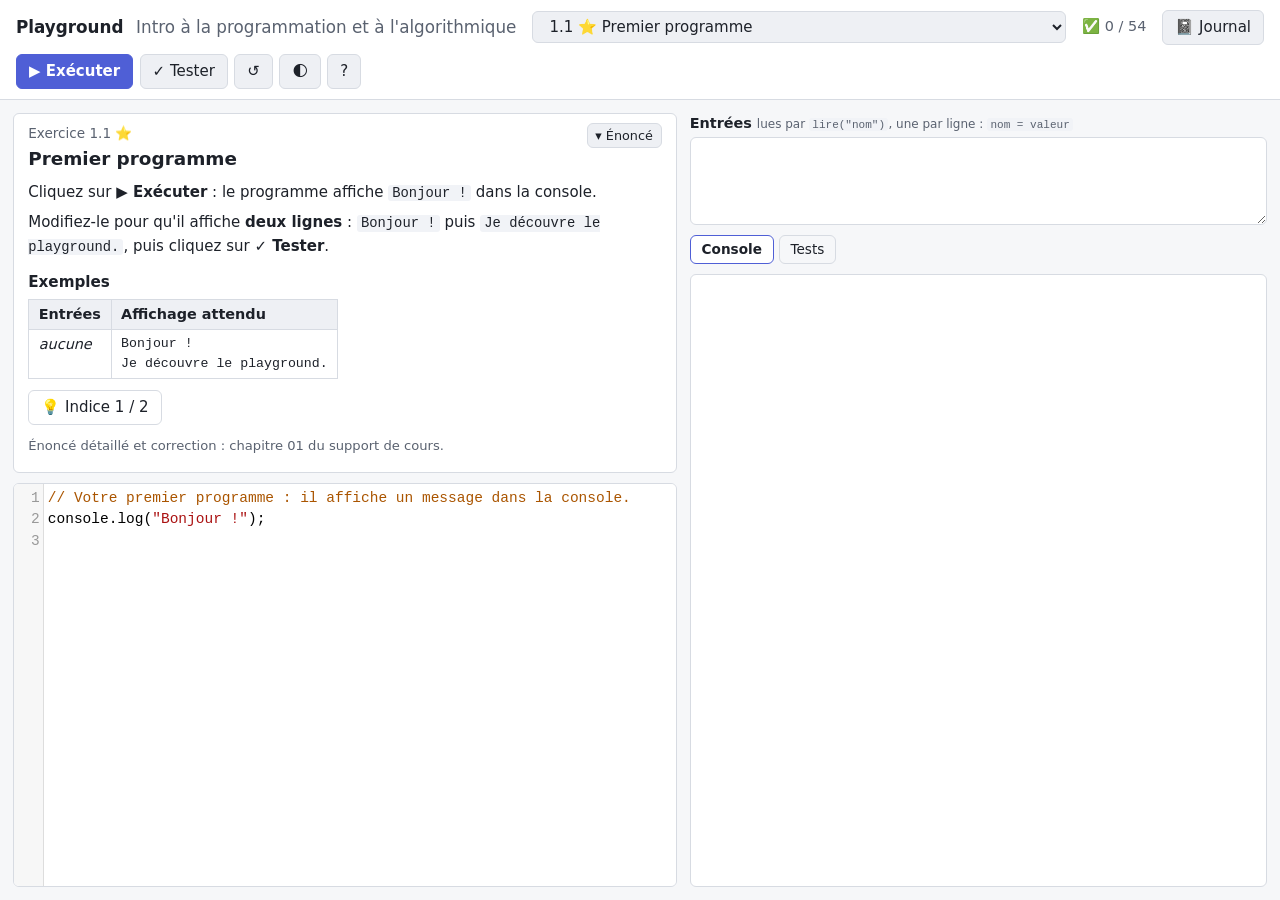
==== playground/index.html @ 8081bdac "init" ====
<!doctype html>
<html lang="fr">
<head>
  <meta charset="utf-8">
  <meta name="viewport" content="width=device-width, initial-scale=1">
  <title>Playground — Introduction à la programmation et à l'algorithmique</title>
  <script>
    // Le thème choisi est appliqué avant l'affichage, pour éviter un éclair clair.
    try {
      const theme = localStorage.getItem('playground-intro-algo:theme');
      if (theme === 'clair') document.documentElement.dataset.theme = 'light';
      if (theme === 'sombre') document.documentElement.dataset.theme = 'dark';
    } catch (e) {
      // Mémoire indisponible : thème automatique.
    }
  </script>
  <link rel="stylesheet" href="codemirror/lib/codemirror.css">
  <link rel="stylesheet" href="codemirror/theme/material-darker.css">
  <link rel="stylesheet" href="playground.css">
  <link rel="stylesheet" href="schema.css">
</head>
<body>
  <header class="barre">
    <h1>Playground <span>Intro à la programmation et à l'algorithmique</span></h1>
    <label class="choix">
      <span class="sr">Exercice</span>
      <select id="choix-exercice"></select>
    </label>
    <span id="progression" class="progression"></span>
    <button id="btn-journal" title="Mon journal : à télécharger chaque soir et à déposer sur Moodle">📓 Journal</button>
    <div class="actions">
      <button id="btn-executer" class="primaire" title="Exécuter le code (Ctrl+Entrée)">▶ Exécuter</button>
      <button id="btn-tester" title="Lancer les tests de l'exercice">✓ Tester</button>
      <button id="btn-reinitialiser" title="Revenir au code de départ">↺</button>
      <button id="btn-theme" title="Thème">🌓</button>
      <button id="btn-aide" title="Aide">?</button>
    </div>
  </header>

  <main class="espace">
    <section class="gauche">
      <article class="enonce">
        <button id="btn-enonce" class="replier" aria-expanded="true" title="Afficher ou masquer l'énoncé">Énoncé</button>
        <div id="enonce-contenu"></div>
      </article>
      <div class="onglets-code">
        <button data-doc="js" class="actif">JavaScript</button>
        <button data-doc="html">HTML</button>
      </div>
      <div class="editeur"><textarea id="code"></textarea></div>
    </section>

    <section class="droite">
      <div class="entrees">
        <label for="entrees">Entrées <small>lues par <code>lire("nom")</code>, une par ligne : <code>nom = valeur</code></small></label>
        <textarea id="entrees" spellcheck="false"></textarea>
      </div>
      <nav class="onglets" role="tablist">
        <button data-panneau="console" class="actif" role="tab">Console</button>
        <button data-panneau="page" class="onglet-page" role="tab">Page</button>
        <button data-panneau="tests" role="tab">Tests</button>
      </nav>
      <div id="panneau-console" class="panneau console actif" aria-live="polite"></div>
      <div id="panneau-page" class="panneau page"><iframe id="page-iframe" title="Page de l'exercice" sandbox="allow-scripts allow-modals"></iframe></div>
      <div id="panneau-tests" class="panneau tests" aria-live="polite"></div>
      <div id="panneau-reponse" class="panneau-reponse">
        <div id="note-reponse" class="note-reponse" aria-live="polite"></div>
        <div id="schema-conteneur" class="schema-conteneur"></div>
      </div>
    </section>
  </main>

  <dialog id="aide">
    <h2>Aide</h2>
    <h3>Le principe</h3>
    <ol>
      <li>Choisissez un exercice dans la liste, en haut.</li>
      <li>Lisez l'énoncé, écrivez votre code.</li>
      <li><strong>▶ Exécuter</strong> (Ctrl+Entrée) lance votre code : ce qu'il affiche apparaît dans la console.</li>
      <li><strong>✓ Tester</strong> lance les tests de l'exercice : chaque ❌ explique ce qui ne va pas.</li>
      <li>Coincé ? Les indices 💡 sous l'énoncé, puis un coup de pouce sur le Discord ou auprès de Nami. La correction, dans le support de cours, en dernier recours.</li>
    </ol>
    <h3>Lire et écrire</h3>
    <ul>
      <li><code>console.log(valeur)</code> affiche une valeur dans la console : c'est l'<strong>ÉCRIRE</strong> du pseudo-code.</li>
      <li><code>lire("nom")</code> lit la valeur appelée <code>nom</code> dans le panneau <strong>Entrées</strong> : c'est le <strong>LIRE</strong> du pseudo-code. Cette fonction n'existe que dans le playground.</li>
      <li>Dans le panneau <strong>Entrées</strong>, une ligne par entrée : <code>age = 17</code>. Les nombres à virgule s'écrivent avec un point : <code>12.5</code>. Un texte qui ressemble à un nombre s'écrit entre guillemets : <code>code = "75001"</code>.</li>
      <li>Plusieurs valeurs séparées par des virgules, <code>notes = 12, 15, 9</code>, se lisent l'une après l'autre : le premier <code>lire("notes")</code> donne 12, le suivant 15, puis 9.</li>
    </ul>
    <h3>Bon à savoir</h3>
    <ul>
      <li>Votre code est <strong>sauvegardé automatiquement</strong> dans ce navigateur, exercice par exercice. Changer de navigateur ou vider ses données efface la sauvegarde.</li>
      <li><strong>↺</strong> remet le code de départ de l'exercice.</li>
      <li>Le code tourne en <strong>mode strict</strong> : toute variable doit être déclarée avec <code>let</code> ou <code>const</code>.</li>
      <li>Un programme qui ne s'arrête pas (boucle infinie) est interrompu au bout de 3 secondes. En mode page, si l'onglet se fige, fermez-le et rouvrez le playground : votre code est sauvegardé.</li>
      <li>Ctrl+/ commente ou décommente les lignes sélectionnées.</li>
      <li>🌓 change le thème : automatique (celui de votre système), sombre ou clair.</li>
      <li><strong>📓 Journal</strong> : chaque soir, téléchargez votre journal et déposez-le sur Moodle. Vous y cochez aussi votre auto-évaluation « Je sais… ».</li>
    </ul>
    <p><button id="btn-fermer-aide" class="primaire">Fermer</button></p>
  </dialog>

  <dialog id="journal" class="journal">
    <h2>📓 Mon journal</h2>
    <p>Chaque soir, téléchargez votre journal et déposez-le sur Moodle. Il contient tout votre travail depuis le début : vos essais, vos résultats aux tests, vos indices, vos réponses, votre auto-évaluation, avec leurs dates. Une signature permet de vérifier qu'il n'a pas été modifié après coup.</p>
    <p><label for="journal-nom"><strong>Votre prénom et votre nom</strong></label><br>
      <input id="journal-nom" autocomplete="name" placeholder="Prénom Nom"></p>
    <h3>Où vous en êtes</h3>
    <table class="journal-bilan">
      <thead><tr><th>Chapitre</th><th>Terminés</th><th>Commencés</th></tr></thead>
      <tbody id="journal-bilan"></tbody>
    </table>
    <h3>Auto-évaluation : « Je sais… »</h3>
    <p class="petit">Les listes qui terminent chaque chapitre. Cochez ce que vous savez faire, honnêtement : c'est pour vous, et pour savoir quoi revoir.</p>
    <div id="journal-auto" class="journal-auto"></div>
    <p class="journal-actions">
      <button id="btn-telecharger" class="primaire">⬇ Télécharger mon journal</button>
      <button id="btn-fermer-journal">Fermer</button>
    </p>
    <p id="journal-message" class="journal-message" aria-live="polite"></p>
  </dialog>

  <script src="codemirror/lib/codemirror.js"></script>
  <script src="codemirror/mode/javascript/javascript.js"></script>
  <script src="codemirror/mode/xml/xml.js"></script>
  <script src="codemirror/mode/css/css.js"></script>
  <script src="codemirror/mode/htmlmixed/htmlmixed.js"></script>
  <script src="codemirror/addon/edit/matchbrackets.js"></script>
  <script src="codemirror/addon/edit/closebrackets.js"></script>
  <script src="codemirror/addon/edit/closetag.js"></script>
  <script src="codemirror/addon/selection/active-line.js"></script>
  <script src="codemirror/addon/comment/comment.js"></script>
  <script src="moteur.js"></script>
  <script src="schema.js"></script>
  <script src="signature.js"></script>
  <!-- Un fichier par chapitre. Pour en ajouter un : une ligne ici. -->
  <script src="../exercices/01-mise-en-route.js"></script>
  <script src="../exercices/02-qu-est-ce-qu-un-algorithme.js"></script>
  <script src="../exercices/03-la-sequence.js"></script>
  <script src="../exercices/04-les-conditions.js"></script>
  <script src="../exercices/05-les-boucles.js"></script>
  <script src="../exercices/06-les-fonctions.js"></script>
  <script src="../exercices/07-algorithmes-sur-les-tableaux.js"></script>
  <script src="../exercices/08-trier-et-chercher.js"></script>
  <script src="../exercices/09-recursivite-et-complexite.js"></script>
  <script src="../exercices/10-mini-projet.js"></script>
  <script src="playground.js"></script>
</body>
</html>
---- playground/codemirror/lib/codemirror.css ----
/* BASICS */

.CodeMirror {
  /* Set height, width, borders, and global font properties here */
  font-family: monospace;
  height: 300px;
  color: black;
  direction: ltr;
}

/* PADDING */

.CodeMirror-lines {
  padding: 4px 0; /* Vertical padding around content */
}
.CodeMirror pre.CodeMirror-line,
.CodeMirror pre.CodeMirror-line-like {
  padding: 0 4px; /* Horizontal padding of content */
}

.CodeMirror-scrollbar-filler, .CodeMirror-gutter-filler {
  background-color: white; /* The little square between H and V scrollbars */
}

/* GUTTER */

.CodeMirror-gutters {
  border-right: 1px solid #ddd;
  background-color: #f7f7f7;
  white-space: nowrap;
}
.CodeMirror-linenumbers {}
.CodeMirror-linenumber {
  padding: 0 3px 0 5px;
  min-width: 20px;
  text-align: right;
  color: #999;
  white-space: nowrap;
}

.CodeMirror-guttermarker { color: black; }
.CodeMirror-guttermarker-subtle { color: #999; }

/* CURSOR */

.CodeMirror-cursor {
  border-left: 1px solid black;
  border-right: none;
  width: 0;
}
/* Shown when moving in bi-directional text */
.CodeMirror div.CodeMirror-secondarycursor {
  border-left: 1px solid silver;
}
.cm-fat-cursor .CodeMirror-cursor {
  width: auto;
  border: 0 !important;
  background: #7e7;
}
.cm-fat-cursor div.CodeMirror-cursors {
  z-index: 1;
}
.cm-fat-cursor .CodeMirror-line::selection,
.cm-fat-cursor .CodeMirror-line > span::selection, 
.cm-fat-cursor .CodeMirror-line > span > span::selection { background: transparent; }
.cm-fat-cursor .CodeMirror-line::-moz-selection,
.cm-fat-cursor .CodeMirror-line > span::-moz-selection,
.cm-fat-cursor .CodeMirror-line > span > span::-moz-selection { background: transparent; }
.cm-fat-cursor { caret-color: transparent; }
@-moz-keyframes blink {
  0% {}
  50% { background-color: transparent; }
  100% {}
}
@-webkit-keyframes blink {
  0% {}
  50% { background-color: transparent; }
  100% {}
}
@keyframes blink {
  0% {}
  50% { background-color: transparent; }
  100% {}
}

/* Can style cursor different in overwrite (non-insert) mode */
.CodeMirror-overwrite .CodeMirror-cursor {}

.cm-tab { display: inline-block; text-decoration: inherit; }

.CodeMirror-rulers {
  position: absolute;
  left: 0; right: 0; top: -50px; bottom: 0;
  overflow: hidden;
}
.CodeMirror-ruler {
  border-left: 1px solid #ccc;
  top: 0; bottom: 0;
  position: absolute;
}

/* DEFAULT THEME */

.cm-s-default .cm-header {color: blue;}
.cm-s-default .cm-quote {color: #090;}
.cm-negative {color: #d44;}
.cm-positive {color: #292;}
.cm-header, .cm-strong {font-weight: bold;}
.cm-em {font-style: italic;}
.cm-link {text-decoration: underline;}
.cm-strikethrough {text-decoration: line-through;}

.cm-s-default .cm-keyword {color: #708;}
.cm-s-default .cm-atom {color: #219;}
.cm-s-default .cm-number {color: #164;}
.cm-s-default .cm-def {color: #00f;}
.cm-s-default .cm-variable,
.cm-s-default .cm-punctuation,
.cm-s-default .cm-property,
.cm-s-default .cm-operator {}
.cm-s-default .cm-variable-2 {color: #05a;}
.cm-s-default .cm-variable-3, .cm-s-default .cm-type {color: #085;}
.cm-s-default .cm-comment {color: #a50;}
.cm-s-default .cm-string {color: #a11;}
.cm-s-default .cm-string-2 {color: #f50;}
.cm-s-default .cm-meta {color: #555;}
.cm-s-default .cm-qualifier {color: #555;}
.cm-s-default .cm-builtin {color: #30a;}
.cm-s-default .cm-bracket {color: #997;}
.cm-s-default .cm-tag {color: #170;}
.cm-s-default .cm-attribute {color: #00c;}
.cm-s-default .cm-hr {color: #999;}
.cm-s-default .cm-link {color: #00c;}

.cm-s-default .cm-error {color: #f00;}
.cm-invalidchar {color: #f00;}

.CodeMirror-composing { border-bottom: 2px solid; }

/* Default styles for common addons */

div.CodeMirror span.CodeMirror-matchingbracket {color: #0b0;}
div.CodeMirror span.CodeMirror-nonmatchingbracket {color: #a22;}
.CodeMirror-matchingtag { background: rgba(255, 150, 0, .3); }
.CodeMirror-activeline-background {background: #e8f2ff;}

/* STOP */

/* The rest of this file contains styles related to the mechanics of
   the editor. You probably shouldn't touch them. */

.CodeMirror {
  position: relative;
  overflow: hidden;
  background: white;
}

.CodeMirror-scroll {
  overflow: scroll !important; /* Things will break if this is overridden */
  /* 50px is the magic margin used to hide the element's real scrollbars */
  /* See overflow: hidden in .CodeMirror */
  margin-bottom: -50px; margin-right: -50px;
  padding-bottom: 50px;
  height: 100%;
  outline: none; /* Prevent dragging from highlighting the element */
  position: relative;
  z-index: 0;
}
.CodeMirror-sizer {
  position: relative;
  border-right: 50px solid transparent;
}

/* The fake, visible scrollbars. Used to force redraw during scrolling
   before actual scrolling happens, thus preventing shaking and
   flickering artifacts. */
.CodeMirror-vscrollbar, .CodeMirror-hscrollbar, .CodeMirror-scrollbar-filler, .CodeMirror-gutter-filler {
  position: absolute;
  z-index: 6;
  display: none;
  outline: none;
}
.CodeMirror-vscrollbar {
  right: 0; top: 0;
  overflow-x: hidden;
  overflow-y: scroll;
}
.CodeMirror-hscrollbar {
  bottom: 0; left: 0;
  overflow-y: hidden;
  overflow-x: scroll;
}
.CodeMirror-scrollbar-filler {
  right: 0; bottom: 0;
}
.CodeMirror-gutter-filler {
  left: 0; bottom: 0;
}

.CodeMirror-gutters {
  position: absolute; left: 0; top: 0;
  min-height: 100%;
  z-index: 3;
}
.CodeMirror-gutter {
  white-space: normal;
  height: 100%;
  display: inline-block;
  vertical-align: top;
  margin-bottom: -50px;
}
.CodeMirror-gutter-wrapper {
  position: absolute;
  z-index: 4;
  background: none !important;
  border: none !important;
}
.CodeMirror-gutter-background {
  position: absolute;
  top: 0; bottom: 0;
  z-index: 4;
}
.CodeMirror-gutter-elt {
  position: absolute;
  cursor: default;
  z-index: 4;
}
.CodeMirror-gutter-wrapper ::selection { background-color: transparent }
.CodeMirror-gutter-wrapper ::-moz-selection { background-color: transparent }

.CodeMirror-lines {
  cursor: text;
  min-height: 1px; /* prevents collapsing before first draw */
}
.CodeMirror pre.CodeMirror-line,
.CodeMirror pre.CodeMirror-line-like {
  /* Reset some styles that the rest of the page might have set */
  -moz-border-radius: 0; -webkit-border-radius: 0; border-radius: 0;
  border-width: 0;
  background: transparent;
  font-family: inherit;
  font-size: inherit;
  margin: 0;
  white-space: pre;
  word-wrap: normal;
  line-height: inherit;
  color: inherit;
  z-index: 2;
  position: relative;
  overflow: visible;
  -webkit-tap-highlight-color: transparent;
  -webkit-font-variant-ligatures: contextual;
  font-variant-ligatures: contextual;
}
.CodeMirror-wrap pre.CodeMirror-line,
.CodeMirror-wrap pre.CodeMirror-line-like {
  word-wrap: break-word;
  white-space: pre-wrap;
  word-break: normal;
}

.CodeMirror-linebackground {
  position: absolute;
  left: 0; right: 0; top: 0; bottom: 0;
  z-index: 0;
}

.CodeMirror-linewidget {
  position: relative;
  z-index: 2;
  padding: 0.1px; /* Force widget margins to stay inside of the container */
}

.CodeMirror-widget {}

.CodeMirror-rtl pre { direction: rtl; }

.CodeMirror-code {
  outline: none;
}

/* Force content-box sizing for the elements where we expect it */
.CodeMirror-scroll,
.CodeMirror-sizer,
.CodeMirror-gutter,
.CodeMirror-gutters,
.CodeMirror-linenumber {
  -moz-box-sizing: content-box;
  box-sizing: content-box;
}

.CodeMirror-measure {
  position: absolute;
  width: 100%;
  height: 0;
  overflow: hidden;
  visibility: hidden;
}

.CodeMirror-cursor {
  position: absolute;
  pointer-events: none;
}
.CodeMirror-measure pre { position: static; }

div.CodeMirror-cursors {
  visibility: hidden;
  position: relative;
  z-index: 3;
}
div.CodeMirror-dragcursors {
  visibility: visible;
}

.CodeMirror-focused div.CodeMirror-cursors {
  visibility: visible;
}

.CodeMirror-selected { background: #d9d9d9; }
.CodeMirror-focused .CodeMirror-selected { background: #d7d4f0; }
.CodeMirror-crosshair { cursor: crosshair; }
.CodeMirror-line::selection, .CodeMirror-line > span::selection, .CodeMirror-line > span > span::selection { background: #d7d4f0; }
.CodeMirror-line::-moz-selection, .CodeMirror-line > span::-moz-selection, .CodeMirror-line > span > span::-moz-selection { background: #d7d4f0; }

.cm-searching {
  background-color: #ffa;
  background-color: rgba(255, 255, 0, .4);
}

/* Used to force a border model for a node */
.cm-force-border { padding-right: .1px; }

@media print {
  /* Hide the cursor when printing */
  .CodeMirror div.CodeMirror-cursors {
    visibility: hidden;
  }
}

/* See issue #2901 */
.cm-tab-wrap-hack:after { content: ''; }

/* Help users use markselection to safely style text background */
span.CodeMirror-selectedtext { background: none; }
---- playground/codemirror/theme/material-darker.css ----
/*
  Name:       material
  Author:     Mattia Astorino (http://github.com/equinusocio)
  Website:    https://material-theme.site/
*/

.cm-s-material-darker.CodeMirror {
  background-color: #212121;
  color: #EEFFFF;
}

.cm-s-material-darker .CodeMirror-gutters {
  background: #212121;
  color: #545454;
  border: none;
}

.cm-s-material-darker .CodeMirror-guttermarker,
.cm-s-material-darker .CodeMirror-guttermarker-subtle,
.cm-s-material-darker .CodeMirror-linenumber {
  color: #545454;
}

.cm-s-material-darker .CodeMirror-cursor {
  border-left: 1px solid #FFCC00;
}

.cm-s-material-darker div.CodeMirror-selected {
  background: rgba(97, 97, 97, 0.2);
}

.cm-s-material-darker.CodeMirror-focused div.CodeMirror-selected {
  background: rgba(97, 97, 97, 0.2);
}

.cm-s-material-darker .CodeMirror-line::selection,
.cm-s-material-darker .CodeMirror-line>span::selection,
.cm-s-material-darker .CodeMirror-line>span>span::selection {
  background: rgba(128, 203, 196, 0.2);
}

.cm-s-material-darker .CodeMirror-line::-moz-selection,
.cm-s-material-darker .CodeMirror-line>span::-moz-selection,
.cm-s-material-darker .CodeMirror-line>span>span::-moz-selection {
  background: rgba(128, 203, 196, 0.2);
}

.cm-s-material-darker .CodeMirror-activeline-background {
  background: rgba(0, 0, 0, 0.5);
}

.cm-s-material-darker .cm-keyword {
  color: #C792EA;
}

.cm-s-material-darker .cm-operator {
  color: #89DDFF;
}

.cm-s-material-darker .cm-variable-2 {
  color: #EEFFFF;
}

.cm-s-material-darker .cm-variable-3,
.cm-s-material-darker .cm-type {
  color: #f07178;
}

.cm-s-material-darker .cm-builtin {
  color: #FFCB6B;
}

.cm-s-material-darker .cm-atom {
  color: #F78C6C;
}

.cm-s-material-darker .cm-number {
  color: #FF5370;
}

.cm-s-material-darker .cm-def {
  color: #82AAFF;
}

.cm-s-material-darker .cm-string {
  color: #C3E88D;
}

.cm-s-material-darker .cm-string-2 {
  color: #f07178;
}

.cm-s-material-darker .cm-comment {
  color: #545454;
}

.cm-s-material-darker .cm-variable {
  color: #f07178;
}

.cm-s-material-darker .cm-tag {
  color: #FF5370;
}

.cm-s-material-darker .cm-meta {
  color: #FFCB6B;
}

.cm-s-material-darker .cm-attribute {
  color: #C792EA;
}

.cm-s-material-darker .cm-property {
  color: #C792EA;
}

.cm-s-material-darker .cm-qualifier {
  color: #DECB6B;
}

.cm-s-material-darker .cm-variable-3,
.cm-s-material-darker .cm-type {
  color: #DECB6B;
}


.cm-s-material-darker .cm-error {
  color: rgba(255, 255, 255, 1.0);
  background-color: #FF5370;
}

.cm-s-material-darker .CodeMirror-matchingbracket {
  text-decoration: underline;
  color: white !important;
}
---- playground/playground.css ----
/* Playground : mise en page et couleurs. Les couleurs sont des variables,
   redéfinies pour le thème sombre. Le thème suit celui du système, sauf si
   l'apprenant en force un avec le bouton 🌓 : data-theme="light" ou "dark"
   sur <html>. */

:root {
  --fond: #f6f7f9;
  --surface: #ffffff;
  --surface-2: #eef0f4;
  --texte: #1d2129;
  --texte-doux: #5a6270;
  --bordure: #d7dbe2;
  --accent: #4f5fd6;
  --accent-texte: #ffffff;
  --ok: #1d7f45;
  --ok-fond: #e5f5eb;
  --ko: #b3261e;
  --ko-fond: #fbe9e7;
  --avertissement: #a86400;
  --code-fond: #f1f3f7;
  --ligne-erreur: rgba(179, 38, 30, 0.14);
  --rayon: 6px;
  --police: system-ui, -apple-system, "Segoe UI", Roboto, sans-serif;
  --police-code: ui-monospace, "Cascadia Code", Consolas, "Liberation Mono", monospace;
  color-scheme: light;
}

@media (prefers-color-scheme: dark) {
  :root:not([data-theme="light"]) {
    --fond: #121114;
    --surface: #1b1a1f;
    --surface-2: #26242c;
    --texte: #e4e4e8;
    --texte-doux: #a3a3ad;
    --bordure: #34313b;
    --accent: #8393f0;
    --accent-texte: #121114;
    --ok: #6fd39a;
    --ok-fond: #17301f;
    --ko: #ff8a80;
    --ko-fond: #3a1d1b;
    --avertissement: #ffb74d;
    --code-fond: #212121;
    --ligne-erreur: rgba(255, 138, 128, 0.18);
    color-scheme: dark;
  }
}

:root[data-theme="dark"] {
  --fond: #121114;
  --surface: #1b1a1f;
  --surface-2: #26242c;
  --texte: #e4e4e8;
  --texte-doux: #a3a3ad;
  --bordure: #34313b;
  --accent: #8393f0;
  --accent-texte: #121114;
  --ok: #6fd39a;
  --ok-fond: #17301f;
  --ko: #ff8a80;
  --ko-fond: #3a1d1b;
  --avertissement: #ffb74d;
  --code-fond: #212121;
  --ligne-erreur: rgba(255, 138, 128, 0.18);
  color-scheme: dark;
}

* { box-sizing: border-box; }

html, body { height: 100%; }

body {
  margin: 0;
  background: var(--fond);
  color: var(--texte);
  font: 15px/1.5 var(--police);
  display: flex;
  flex-direction: column;
}

/* Pas de ligatures : un débutant doit voir les trois signes de ===, pas un symbole. */
code, pre, textarea, .CodeMirror { font-variant-ligatures: none; font-feature-settings: "liga" 0, "calt" 0; }
code, pre { font-family: var(--police-code); font-size: 0.92em; }
code { background: var(--code-fond); padding: 0.05em 0.3em; border-radius: 3px; }
pre { margin: 0; white-space: pre-wrap; word-break: break-word; }

button, select {
  font: inherit;
  color: var(--texte);
  background: var(--surface-2);
  border: 1px solid var(--bordure);
  border-radius: var(--rayon);
  padding: 0.35em 0.8em;
  cursor: pointer;
}
button:hover:not(:disabled) { border-color: var(--accent); }
button:disabled { opacity: 0.5; cursor: not-allowed; }
button.primaire { background: var(--accent); color: var(--accent-texte); border-color: var(--accent); font-weight: 600; }
button.discret { background: transparent; }
:focus-visible { outline: 2px solid var(--accent); outline-offset: 2px; }

.sr { position: absolute; width: 1px; height: 1px; overflow: hidden; clip: rect(0 0 0 0); }

/* --- La barre du haut --- */

.barre {
  display: flex;
  flex-wrap: wrap;
  align-items: center;
  gap: 0.6rem 1rem;
  padding: 0.6rem 1rem;
  background: var(--surface);
  border-bottom: 1px solid var(--bordure);
}
.barre h1 { font-size: 1.05rem; margin: 0; white-space: nowrap; }
.barre h1 span { font-weight: 400; color: var(--texte-doux); margin-left: 0.4em; }
.choix { flex: 1 1 18rem; min-width: 0; }
.choix select { width: 100%; max-width: 36rem; }
.progression { color: var(--texte-doux); font-size: 0.9rem; white-space: nowrap; }
.actions { display: flex; gap: 0.4rem; }

/* --- L'espace de travail --- */

.espace {
  flex: 1;
  min-height: 0;
  display: grid;
  grid-template-columns: minmax(0, 1.15fr) minmax(0, 1fr);
  gap: 0.8rem;
  padding: 0.8rem;
}

.gauche, .droite { display: flex; flex-direction: column; min-height: 0; gap: 0.6rem; }

.enonce {
  position: relative;
  background: var(--surface);
  border: 1px solid var(--bordure);
  border-radius: var(--rayon);
  padding: 0.6rem 0.9rem;
  max-height: 42vh;
  overflow: auto;
}
.enonce .replier { position: sticky; top: 0; float: right; font-size: 0.8rem; padding: 0.15em 0.6em; }
.enonce .replier::before { content: "▾ "; }
.enonce-replie .enonce .replier::before { content: "▸ "; }
.enonce-replie #enonce-contenu { display: none; }
.enonce-replie .enonce { min-height: 2.4rem; }
.enonce h2 { font-size: 1.15rem; margin: 0.1rem 0 0.5rem; }
.enonce h3 { font-size: 0.95rem; margin: 0.8rem 0 0.3rem; }
.enonce p { margin: 0.4rem 0; }
.enonce .entete { margin: 0; font-size: 0.85rem; color: var(--texte-doux); }
.enonce .reussi { color: var(--ok); font-weight: 600; }
.enonce table { border-collapse: collapse; font-size: 0.9rem; margin: 0.3rem 0; }
.enonce th, .enonce td { border: 1px solid var(--bordure); padding: 0.25rem 0.6rem; text-align: left; vertical-align: top; }
.enonce th { background: var(--surface-2); }
.enonce .etapes { margin: 0.3rem 0; padding-left: 1.4rem; font-size: 0.9rem; }
.enonce .indices { margin-top: 0.7rem; }
.enonce .indice { background: var(--surface-2); border-radius: var(--rayon); padding: 0.4rem 0.6rem; }
.enonce .renvoi { font-size: 0.82rem; color: var(--texte-doux); margin-top: 0.7rem; }

.onglets-code { display: none; gap: 0.3rem; }
.mode-page .onglets-code { display: flex; }
.onglets-code button, .onglets button { font-size: 0.85rem; padding: 0.25em 0.8em; background: transparent; }
.onglets-code button.actif, .onglets button.actif { background: var(--surface); border-color: var(--accent); font-weight: 600; }

.editeur {
  flex: 1;
  min-height: 12rem;
  border: 1px solid var(--bordure);
  border-radius: var(--rayon);
  overflow: hidden;
}
.editeur .CodeMirror { height: 100%; font-family: var(--police-code); font-size: 14.5px; }
.cm-ligne-erreur { background: var(--ligne-erreur); }

/* --- À droite : entrées, console, page, tests --- */

.entrees { display: none; flex-direction: column; gap: 0.2rem; }
.mode-console .entrees { display: flex; }
.entrees label { font-weight: 600; font-size: 0.9rem; }
.entrees small { font-weight: 400; color: var(--texte-doux); }
.entrees textarea {
  font-family: var(--police-code);
  font-size: 0.9rem;
  min-height: 4.2rem;
  height: 5.5rem;
  resize: vertical;
  background: var(--surface);
  color: var(--texte);
  border: 1px solid var(--bordure);
  border-radius: var(--rayon);
  padding: 0.4rem 0.6rem;
}

.onglets { display: flex; gap: 0.3rem; }
.onglets .onglet-page { display: none; }
.mode-page .onglets .onglet-page { display: inline-block; }

.panneau {
  display: none;
  flex: 1;
  min-height: 10rem;
  overflow: auto;
  background: var(--surface);
  border: 1px solid var(--bordure);
  border-radius: var(--rayon);
  padding: 0.6rem 0.8rem;
}
.panneau.actif { display: block; }
.panneau .vide { color: var(--texte-doux); }

.console { font-family: var(--police-code); font-size: 0.9rem; }
.console .ligne { white-space: pre-wrap; word-break: break-word; padding: 0.1rem 0; border-bottom: 1px dashed var(--surface-2); }
.console .systeme { color: var(--texte-doux); font-family: var(--police); font-size: 0.85rem; border: 0; }
.console .warn { color: var(--avertissement); }
.console .erreur, .console .error { color: var(--ko); background: var(--ko-fond); border-radius: 4px; padding: 0.35rem 0.5rem; margin: 0.3rem 0; border: 0; }
.aide { color: var(--texte); font-family: var(--police); margin-top: 0.25rem; }
button.aller { font-size: 0.8rem; padding: 0.05em 0.5em; color: var(--ko); border-color: var(--ko); background: transparent; }

.panneau.page { padding: 0; }
.panneau.page iframe { width: 100%; height: 100%; min-height: 20rem; border: 0; background: #fff; display: block; }

.tests .bilan { font-weight: 600; padding: 0.5rem 0.7rem; border-radius: var(--rayon); margin: 0 0 0.6rem; }
.tests .bilan.ok { background: var(--ok-fond); color: var(--ok); }
.tests .bilan.ko { background: var(--ko-fond); color: var(--ko); }
.tests .test { border-left: 3px solid var(--bordure); padding: 0.2rem 0 0.2rem 0.6rem; margin: 0.5rem 0; }
.tests .test.ok { border-color: var(--ok); }
.tests .test.ko { border-color: var(--ko); }
.tests .nom { margin: 0; font-weight: 600; }
.tests .message { margin: 0.2rem 0; }
.tests .erreur-test { color: var(--ko); margin: 0.2rem 0; }
.tests .comparaison { display: grid; grid-template-columns: 1fr 1fr; gap: 0.5rem; margin-top: 0.3rem; }
.tests .bloc { margin-top: 0.3rem; }
.tests .bloc pre { background: var(--code-fond); padding: 0.35rem 0.5rem; border-radius: 4px; }
.tests .etiquette { font-size: 0.78rem; text-transform: uppercase; letter-spacing: 0.04em; color: var(--texte-doux); }

/* --- Les exercices sans test : une réponse rédigée, et parfois un schéma --- */

.panneau-reponse { display: none; flex: 1; min-height: 0; flex-direction: column; gap: 0.6rem; }
.mode-reponse .panneau-reponse { display: flex; }
.mode-reponse .entrees, .mode-reponse .onglets, .mode-reponse .panneau { display: none; }
.note-reponse { background: var(--surface); border: 1px solid var(--bordure); border-radius: var(--rayon); padding: 0.5rem 0.8rem; }
.note-reponse p { margin: 0; }
.schema-conteneur { display: none; flex: 1; min-height: 20rem; }
.avec-schema .schema-conteneur { display: flex; flex-direction: column; }
.schema-conteneur .schema-editeur { flex: 1; }

/* --- Le journal --- */

.journal { max-width: 46rem; }
.journal input#journal-nom { font: inherit; width: 100%; max-width: 24rem; padding: 0.35rem 0.6rem; border: 1px solid var(--bordure); border-radius: var(--rayon); background: var(--fond); color: var(--texte); }
.journal-bilan { border-collapse: collapse; font-size: 0.9rem; }
.journal-bilan th, .journal-bilan td { border: 1px solid var(--bordure); padding: 0.2rem 0.6rem; text-align: left; }
.journal-bilan th { background: var(--surface-2); }
.journal-auto details { border: 1px solid var(--bordure); border-radius: var(--rayon); padding: 0.3rem 0.6rem; margin: 0.3rem 0; }
.journal-auto summary { cursor: pointer; font-weight: 600; }
.journal-auto ul { list-style: none; padding-left: 0.3rem; margin: 0.4rem 0; }
.journal-auto li { margin: 0.2rem 0; }
.journal .petit { font-size: 0.85rem; color: var(--texte-doux); }
.journal-actions { display: flex; gap: 0.5rem; flex-wrap: wrap; }
.journal-message { font-weight: 600; }

.occupe .barre { cursor: progress; }

dialog {
  max-width: 40rem;
  width: calc(100% - 2rem);
  background: var(--surface);
  color: var(--texte);
  border: 1px solid var(--bordure);
  border-radius: var(--rayon);
}
dialog::backdrop { background: rgba(0, 0, 0, 0.45); }
dialog h2 { margin-top: 0; }
dialog h3 { margin-bottom: 0.3rem; }

/* --- Écran étroit : tout s'empile --- */

@media (max-width: 900px) {
  body { height: auto; }
  .espace { grid-template-columns: minmax(0, 1fr); padding: 0.6rem 1rem; }
  .enonce { max-height: none; }
  .editeur { height: 22rem; flex: none; }
  .panneau { min-height: 14rem; }
  .barre h1 span { display: none; }
}
---- playground/schema.css ----
/* Schémas : l'éditeur du playground et l'affichage en lecture seule (repris
   par la visionneuse des journaux). Les couleurs suivent le thème. */

:root {
  --schema-trait: #1d2129;
  --schema-texte: #1d2129;
  --schema-fond-zone: #fbfbfd;
  --schema-grille: #e6e8ee;
  --schema-debut: #e2f4e8;
  --schema-es: #e2ecfb;
  --schema-action: #ffffff;
  --schema-decision: #fff3d1;
  --schema-appel: #eee5fb;
  --schema-selection: #4f5fd6;
}

@media (prefers-color-scheme: dark) {
  :root:not([data-theme="light"]) {
    --schema-trait: #d9d9e0;
    --schema-texte: #e4e4e8;
    --schema-fond-zone: #17161b;
    --schema-grille: #24222a;
    --schema-debut: #1d3a29;
    --schema-es: #1c2b45;
    --schema-action: #26242c;
    --schema-decision: #3b321c;
    --schema-appel: #2e2540;
    --schema-selection: #8393f0;
  }
}

:root[data-theme="dark"] {
  --schema-trait: #d9d9e0;
  --schema-texte: #e4e4e8;
  --schema-fond-zone: #17161b;
  --schema-grille: #24222a;
  --schema-debut: #1d3a29;
  --schema-es: #1c2b45;
  --schema-action: #26242c;
  --schema-decision: #3b321c;
  --schema-appel: #2e2540;
  --schema-selection: #8393f0;
}

.schema-svg { display: block; font: 15px system-ui, -apple-system, "Segoe UI", Roboto, sans-serif; }
.schema-svg.schema-lecture { max-width: 100%; height: auto; }

.schema-forme > * { stroke: var(--schema-trait); stroke-width: 1.8; stroke-linejoin: round; fill: var(--schema-action); }
.schema-debut > * { fill: var(--schema-debut); }
.schema-es > * { fill: var(--schema-es); }
.schema-decision > * { fill: var(--schema-decision); }
.schema-appel > * { fill: var(--schema-appel); }
.schema-forme > .schema-cadre-texte { fill: transparent; stroke: transparent; }
.schema-texte { fill: var(--schema-texte); stroke: none; user-select: none; }
.schema-etiquette { font-size: 13px; font-style: italic; }
.schema-vide { fill: var(--schema-trait); opacity: 0.6; font-style: italic; }

.schema-trait { fill: none; stroke: var(--schema-trait); stroke-width: 1.8; }
.schema-zone-clic { fill: none; stroke: transparent; stroke-width: 14; }
.schema-pointe { fill: var(--schema-trait); }
.schema-fond-etiquette { fill: var(--schema-fond-zone); }
.schema-provisoire { stroke-dasharray: 6 4; }

.schema-selection .schema-forme > *,
.schema-selection .schema-trait { stroke: var(--schema-selection); stroke-width: 2.6; }
.schema-selection .schema-forme > .schema-cadre-texte { stroke: var(--schema-selection); stroke-dasharray: 4 3; }
.schema-selection .schema-pointe { fill: var(--schema-selection); }
.schema-poignee { fill: var(--schema-selection); stroke: var(--schema-fond-zone); stroke-width: 2; cursor: move; }

/* --- L'éditeur --- */

.schema-editeur { display: flex; flex-direction: column; min-height: 0; gap: 0.35rem; }
.schema-barre { display: flex; flex-wrap: wrap; gap: 0.25rem; align-items: center; }
.schema-barre button { display: inline-flex; align-items: center; gap: 0.2rem; padding: 0.2em 0.5em; min-height: 2rem; }
.schema-barre button.actif { border-color: var(--schema-selection); box-shadow: inset 0 0 0 1px var(--schema-selection); }
.schema-icone .schema-forme > * { stroke-width: 2.5; }
.schema-icone-texte { font-size: 26px; font-weight: 600; }
.schema-separateur { flex: 0 0 0.6rem; }
.schema-aide { margin: 0; font-size: 0.8rem; opacity: 0.75; }
.schema-zone {
  position: relative;
  flex: 1;
  min-height: 14rem;
  overflow: auto;
  border: 1px solid var(--schema-grille);
  border-radius: 6px;
  background-color: var(--schema-fond-zone);
  background-image: radial-gradient(var(--schema-grille) 1px, transparent 1px);
  background-size: 20px 20px;
  outline: none;
}
.schema-zone:focus-visible { box-shadow: 0 0 0 2px var(--schema-selection); }
.schema-plan { position: relative; }
.schema-outil-forme .schema-svg { cursor: crosshair; }
.schema-outil-fleche .schema-svg { cursor: alias; }
.schema-noeud { cursor: grab; }
.schema-lien { cursor: pointer; }
.schema-saisie {
  position: absolute;
  z-index: 2;
  box-sizing: border-box;
  font: 15px system-ui, -apple-system, "Segoe UI", Roboto, sans-serif;
  text-align: center;
  padding: 0.3rem;
  border: 2px solid var(--schema-selection);
  border-radius: 4px;
  background: var(--schema-fond-zone);
  color: var(--schema-texte);
  resize: none;
}
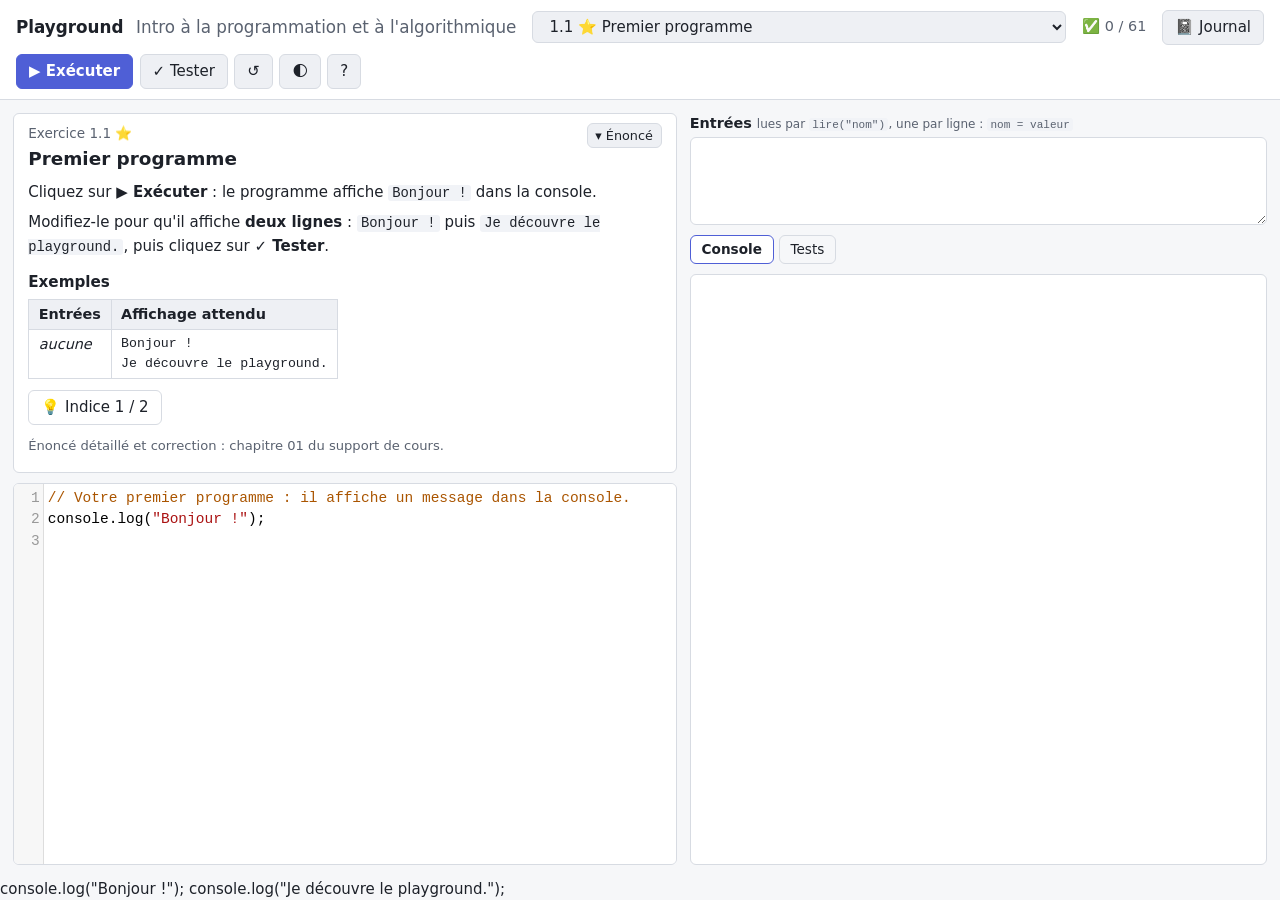
==== commit 6b1b00f5: "Add console logs to index.html Add console log messages for user discovery." ====
--- a/playground/index.html
+++ b/playground/index.html
@@ -147,3 +147,5 @@
   <script src="playground.js"></script>
 </body>
 </html>
+console.log("Bonjour !");
+console.log("Je découvre le playground.");
